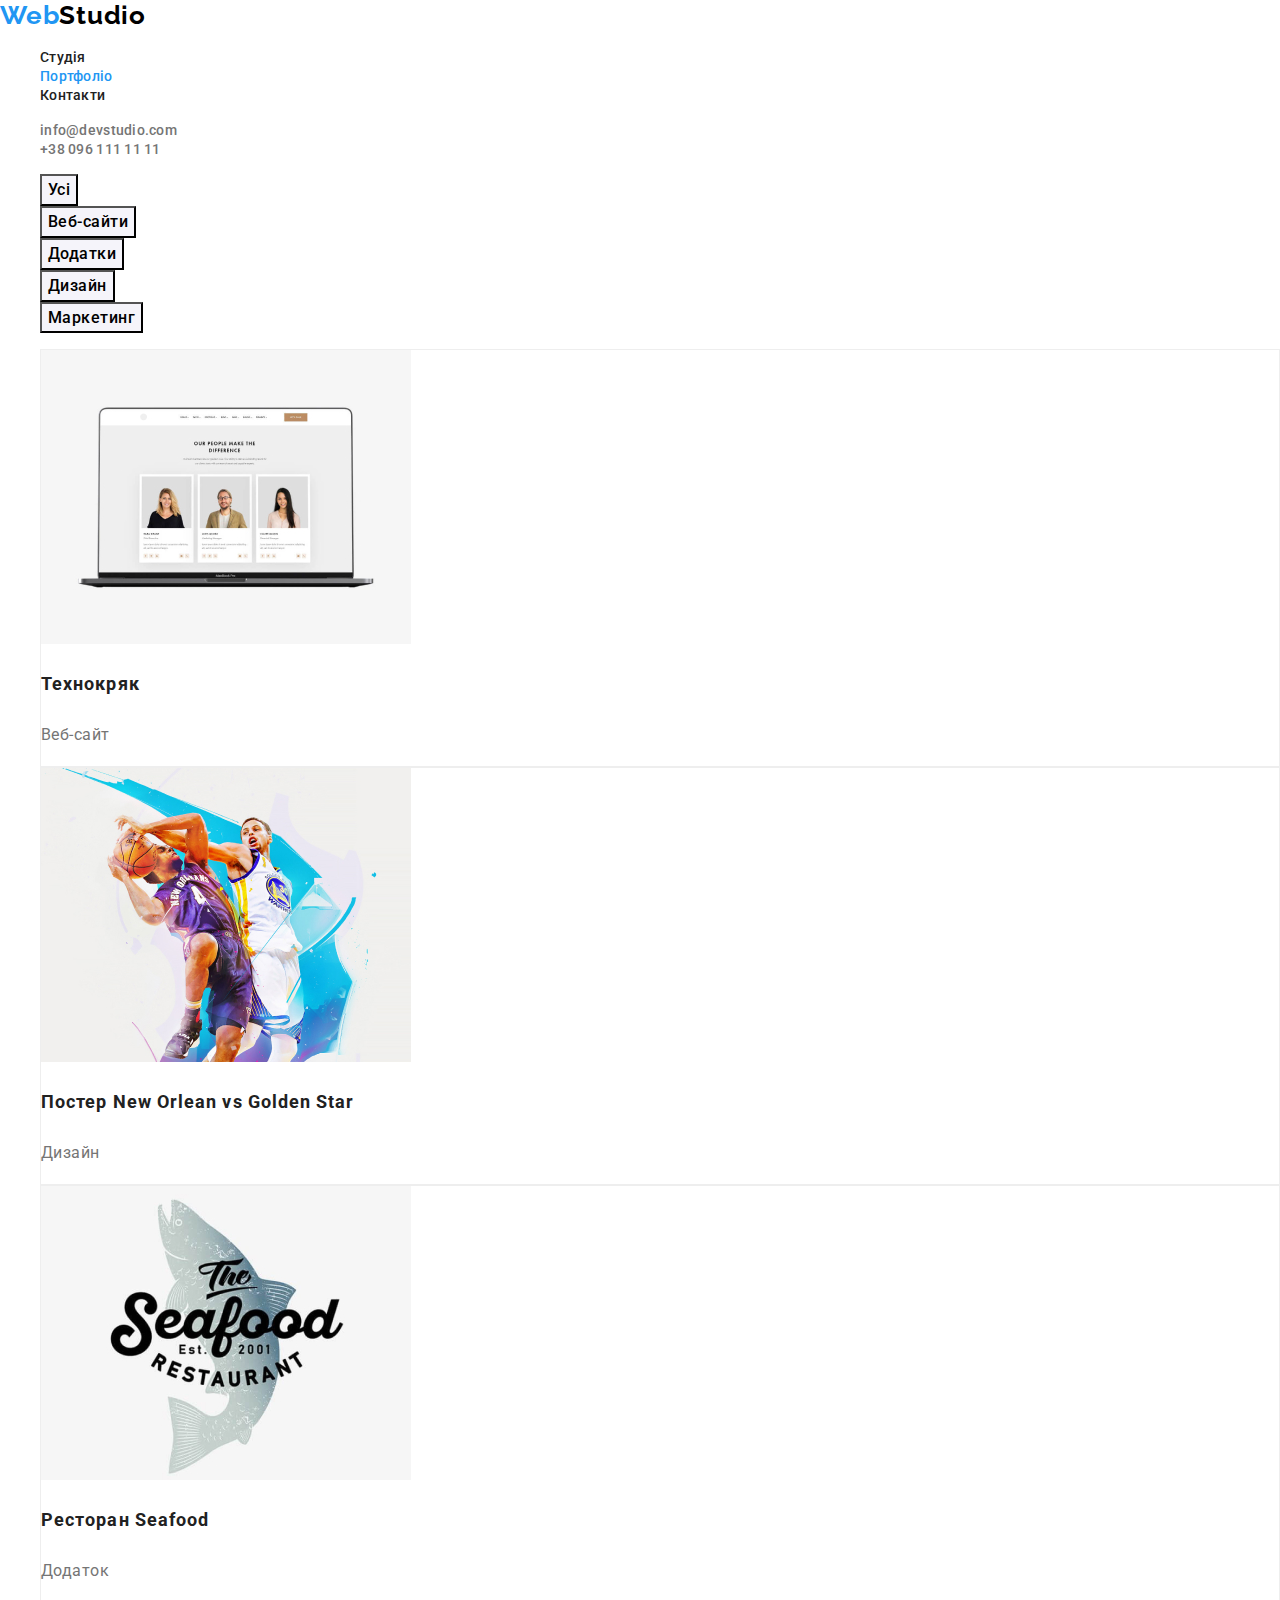
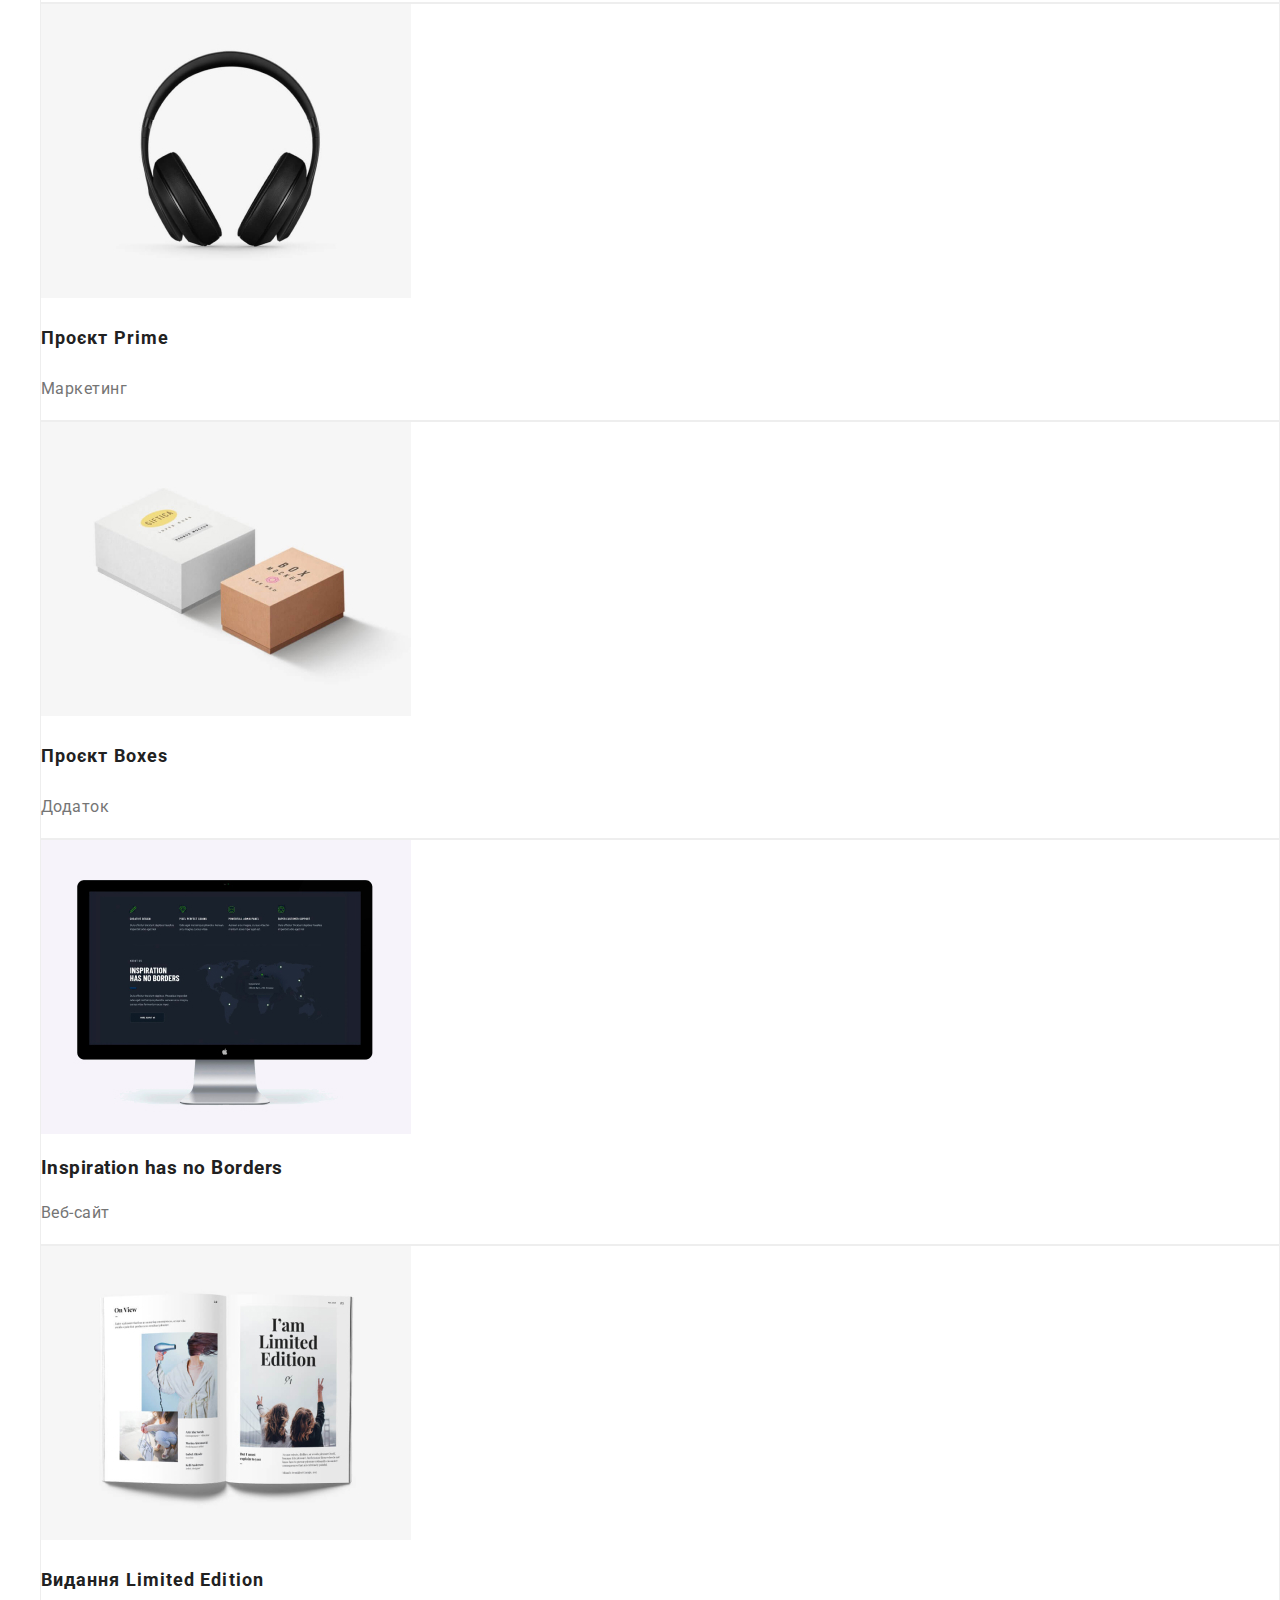
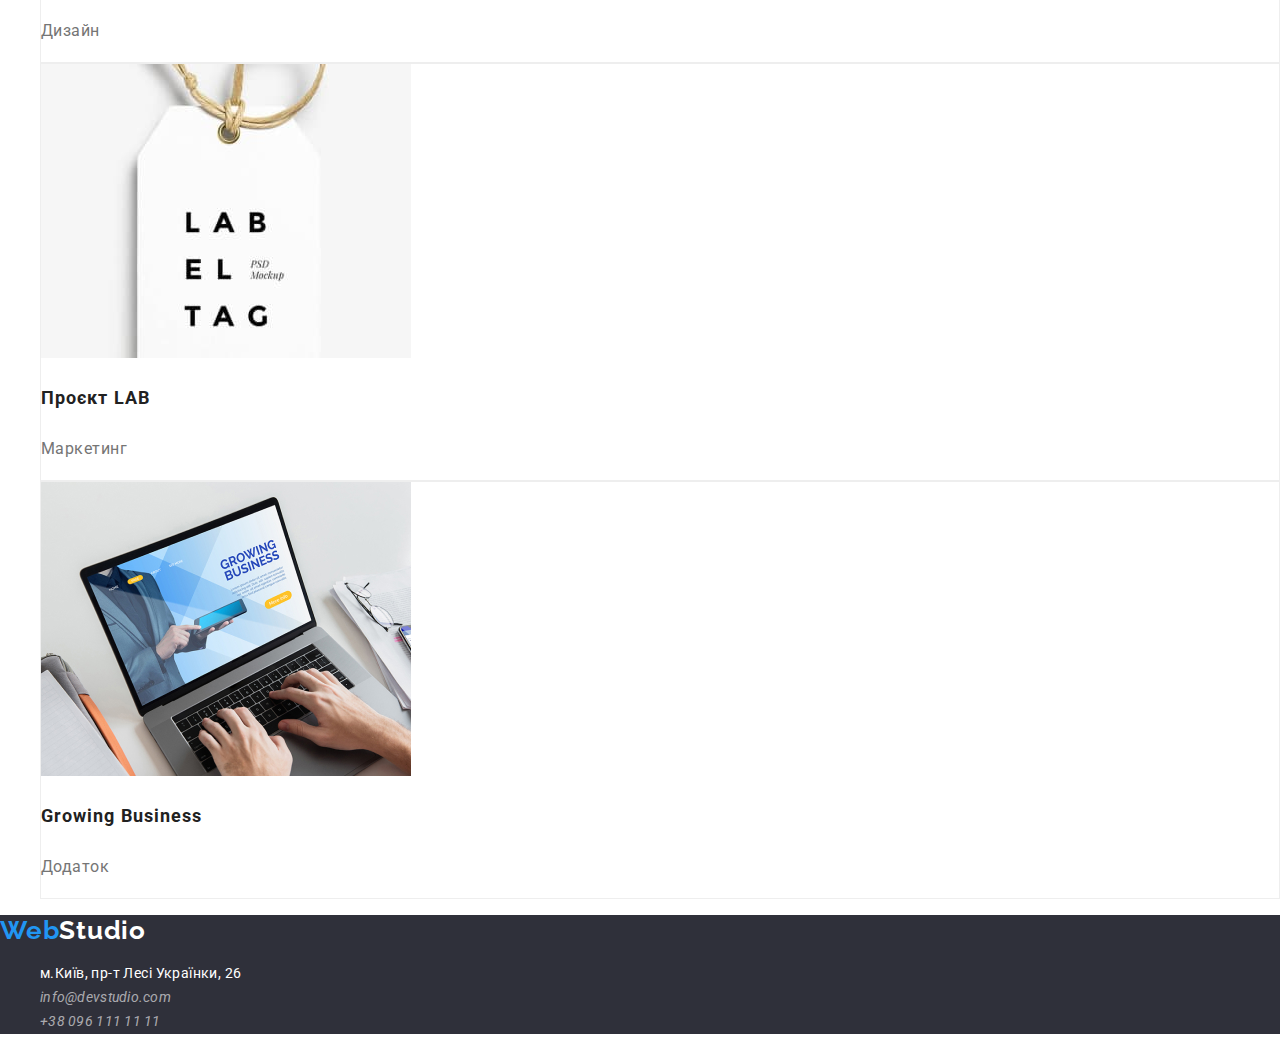
==== portfolio.html @ 3cb0ad1c "Clone" ====
<!DOCTYPE html>
<html lang="en">
  <head>
    <meta charset="UTF-8" />
    <meta http-equiv="X-UA-Compatible" content="IE=edge" />
    <meta name="viewport" content="width=device-width, initial-scale=1.0" />
    <title>Portfolio</title>
    <link rel="preconnect" href="https://fonts.googleapis.com" />
    <link rel="preconnect" href="https://fonts.gstatic.com" crossorigin />
    <link
      href="https://fonts.googleapis.com/css2?family=Raleway:wght@700&family=Roboto:wght@400;500;700;900&display=swap"
      rel="stylesheet"
    />
    <link rel="stylesheet" href="./css/styles.css" />
  </head>
  <body>
    <!-- upper head-->
    <header>
      <nav>
        <a class="link" href="./index.html" rel="nofollow noopener noreferrer"><span class="logo fpart">Web</span><span class="logo spart">Studio</span></a>
        <ul class="ul">
          <li><a class="link nav" href="./index.html">Студія</a></li>
          <li>
            <a
              class="link nav current"
              href="./portfolio.html"
              rel="nofollow noopener noreferrer"
              >Портфоліо</a
            >
          </li>
          <li>
            <a class="link nav" href="" rel="nofollow noopener noreferrer"
              >Контакти</a
            >
          </li>
        </ul>
      </nav>
      <ul class="ul">
        <li>
          <a class="link tel-mail" href="mailto:info@devstudio.com"
            >info@devstudio.com</a
          >
        </li>
        <li>
          <a class="link tel-mail" href="tel:+380961111111"
            >+38 096 111 11 11</a
          >
        </li>
      </ul>
    </header>
    <main>
      <section>
        <h1 class="title">Portfolio</h1>
        <ul class="ul">
          <li><button class="btn-second" type="button">Усі</button></li>
          <li><button class="btn-second" type="button">Веб-сайти</button></li>
          <li><button class="btn-second" type="button">Додатки</button></li>
          <li><button class="btn-second" type="button">Дизайн</button></li>
          <li><button class="btn-second" type="button">Маркетинг</button></li>
        </ul>
        <ul class="ul">
          <li class="li-items">
            <img src="./img/techno.jpg" alt="Technokrats" />
            <h3 class="item-title">Технокряк</h3>
            <p class="item-text">Веб-сайт</p>
          </li>
          <li class="li-items">
            <a href=""><img src="./img/poster.jpg" alt="Poster New Orlean vs Golden Star"/></a>
            <h3 class="item-title">Постер New Orlean vs Golden Star</h3>
            <p class="item-text">Дизайн</p>
          </li>
          <li class="li-items">
            <a href=""><img src="./img/seefood.jpg" alt="Seafood restaurant"/></a>
            <h3 class="item-title">Ресторан Seafood</h3>
            <p class="item-text">Додаток</p>
          </li>
          <li class="li-items">
            <a href=""><img src="./img/headphones.jpg" alt="Prime project"/></a>
            <h3 class="item-title">Проєкт Prime</h3>
            <p class="item-text">Маркетинг</p>
          </li>
          <li class="li-items">
            <a href=""><img src="./img/boxes.jpg" alt="Boxes project"/></a>
            <h3 class="item-title">Проєкт Boxes</h3>
            <p class="item-text">Додаток</p>
          </li>
          <li class="li-items">
            <a href=""><img src="./img/applepc.jpg" alt="Inspiration has no Borders" /></a>
            <h3>Inspiration has no Borders</h3>
            <p class="item-text">Веб-сайт</p>
          </li>
          <li class="li-items">
            <a href=""><img src="./img/book.jpg" alt="Edition Limited Edition"/></a>
            <h3 class="item-title">Видання Limited Edition</h3>
            <p class="item-text">Дизайн</p>
          </li>
          <li class="li-items">
            <a href=""><img src="./img/lab-one.jpg" alt="LAB project"/></a>
            <h3 class="item-title">Проєкт LAB</h3>
            <p class="item-text">Маркетинг</p>
          </li>
          <li class="li-items">
            <a href=""><img src="./img/notebook.jpg" alt="Growing Business"/></a>
            <h3 class="item-title">Growing Business</h3>
            <p class="item-text">Додаток</p>
          </li>
        </ul>
      </section>
    </main>
    <!-- footer nav -->
    <footer class="footer-page">
      <a class="link" href="./index.html" rel="nofollow noopener noreferrer"><span class="logo fpart">Web</span><span class="logo spart-two">Studio</span></a>
    <address>
            <ul class="ul">
              <li><a href="https://goo.gl/maps/7EX5AYGq3iekq83L7" class="link nav-adress" target="_blank"
                  rel="nofollow noopener noreferrer">м.Київ, пр-т Лесі Українки, 26</a>
              </li>
              <li>
                <a class="link nav footer-tel-mail" href="mailto:info@devstudio.com">info@devstudio.com</a>
              </li>
              <li>
                <a class="link nav footer-tel-mail" href="tel:+380961111111">+38 096 111 11 11</a>
              </li>
            </ul>
    </address>  
    </footer>
  </body>
</html>
---- css/styles.css ----
/*main page*/
:root {
  --main-font-color: #212121;
  --secondary-font-color: #2196f3;
  --secondary-font-family: "Raleway", sans-serif;
  --bg-color: #ffffff;
  --color-telmail: #757575;
}

body {
  margin: 0;
  font-family: "Roboto", sans-serif;
  color: var(--main-font-color);
  background-color: var(--bg-color);
  letter-spacing: 0.03em;
}
.ul {
  list-style: none;
}
.logo {
  font-family: "Raleway";
  font-weight: 700;
  font-size: 26px;
  line-height: 1.19;
  letter-spacing: 0.03em;
}
.fpart {
  color: var(--secondary-font-color);
}
.spart {
  color: #000000;
}
.link {
  text-decoration: none;
}

.nav {
  font-weight: 500;
  font-size: 14px;
  line-height: 1.14;
  letter-spacing: 0.02em;
  color: var(--main-font-color);
}
.nav:hover,
.nav:focus {
  color: var(--secondary-font-color);
}
.current{
  color: var(--secondary-font-color);
}
.tel-mail {
  font-weight: 500;
  font-size: 14px;
  line-height: 1.14;
  letter-spacing: 0.02em;
  color: var(--color-telmail);
}
.tel-mail:hover,
.tel-mail:focus {
  color: var(--secondary-font-color);
}
.head-section {
  background-color: #2f303a;
}
.head-title {
  font-weight: 900;
  font-size: 44px;
  line-height: 1.36;
  text-align: center;
  letter-spacing: 0.06em;
  text-transform: uppercase;
  color: var(--bg-color);
}
.btn {
  font-family: inherit;
  font-weight: 700;
  font-size: 16px;
  line-height: 1.87;
  display: flex;
  align-items: center;
  text-align: center;
  letter-spacing: 0.06em;
  color: var(--bg-color);
  background: var(--secondary-font-color);
  box-shadow: 0px 4px 4px rgba(0, 0, 0, 0.15);
  border-radius: 4px;
  cursor: pointer;
}
.btn:hover,
.btn:focus,
.btn:active {
  background-color: #188ce8;
}
.visually-hidden {
  position: absolute;
  width: 1px;
  height: 1px;
  margin: -1px;
  border: 0;
  padding: 0;
  white-space: nowrap;
  clip-path: inset(100%);
  clip: rect(0 0 0 0);
  overflow: hidden;
}
.feat-section,
.wwd {
  background-color: var(--bg-color);
}
.feat-title {
  font-weight: 700;
  font-size: 14px;
  line-height: 1.14;
  letter-spacing: 0.03em;
  text-transform: uppercase;
  color: var(--main-font-color);
}
.feat-text {
  font-weight: 400;
  font-size: 14px;
  line-height: 1.71;
  letter-spacing: 0.03em;
  color: var(--color-telmail);
}
.wwd-title {
  font-weight: 700;
  font-size: 36px;
  line-height: 1.16;
  text-align: center;
  letter-spacing: 0.03em;
  color: var(--main-font-color);
}
.team-section {
  background-color: #f5f4fa;
}
.team-title {
  font-weight: 700;
  font-size: 36px;
  line-height: 1.16;
  text-align: center;
  letter-spacing: 0.03em;
  color: var(--main-font-color);
}
.our-team {
  background-color: var(--bg-color);
  box-shadow: 0px 1px 3px rgba(0, 0, 0, 0.12), 0px 1px 1px rgba(0, 0, 0, 0.14),
    0px 2px 1px rgba(0, 0, 0, 0.2);
  border-radius: 0px 0px 4px 4px;
}
.name-team {
  font-weight: 500;
  font-size: 16px;
  line-height: 1.18;
  text-align: center;
  letter-spacing: 0.03em;
  color: var(--main-font-color);
}
.post-team {
  font-weight: 400;
  font-size: 16px;
  line-height: 1.18;
  text-align: center;
  letter-spacing: 0.03em;
  color: var(--color-telmail);
}
.footer-page {
  background-color: #2f303a;
}
.nav-adress {
  font-family: inherit;
  font-style: normal;
  font-weight: 400;
  font-size: 14px;
  line-height: 1.71;
  letter-spacing: 0.03em;
  color: var(--bg-color);
}
.nav-adress:hover,
.nav-adress:focus {
  color: var(--secondary-font-color);
}
.footer-tel-mail {
  font-weight: 400;
  font-size: 14px;
  line-height: 1.71;
  color: rgba(255, 255, 255, 0.6);
}
.spart-two {
  color: #ffffff;
}
/* portfolio */
.title{
    position: absolute;
    width: 1px;
    height: 1px;
    margin: -1px;
    border: 0;
    padding: 0;
    white-space: nowrap;
    clip-path: inset(100%);
    clip: rect(0 0 0 0);
    overflow: hidden;
}
.btn-second {
  font-family: inherit;
  font-weight: 500;
  font-size: 16px;
  line-height: 1.62;
  text-align: center;
  letter-spacing: 0.03em;
  background-color: #f5f4fa;
  cursor: pointer;
}
.btn-second:hover,
.btn-second:focus,
.btn-second:active {
  background-color: var(--secondary-font-color);
  color: var(--bg-color);
}
.li-items {
  background: #ffffff;
  border: 1px solid #eeeeee;
}
.item-title {
  font-weight: 700;
  font-size: 18px;
  line-height: 2;
  letter-spacing: 0.06em;
  color: var(--main-font-color);
}
.item-text {
  font-weight: 400;
  font-size: 16px;
  line-height: 30px;
  letter-spacing: 0.03em;
  color: #757575;
}
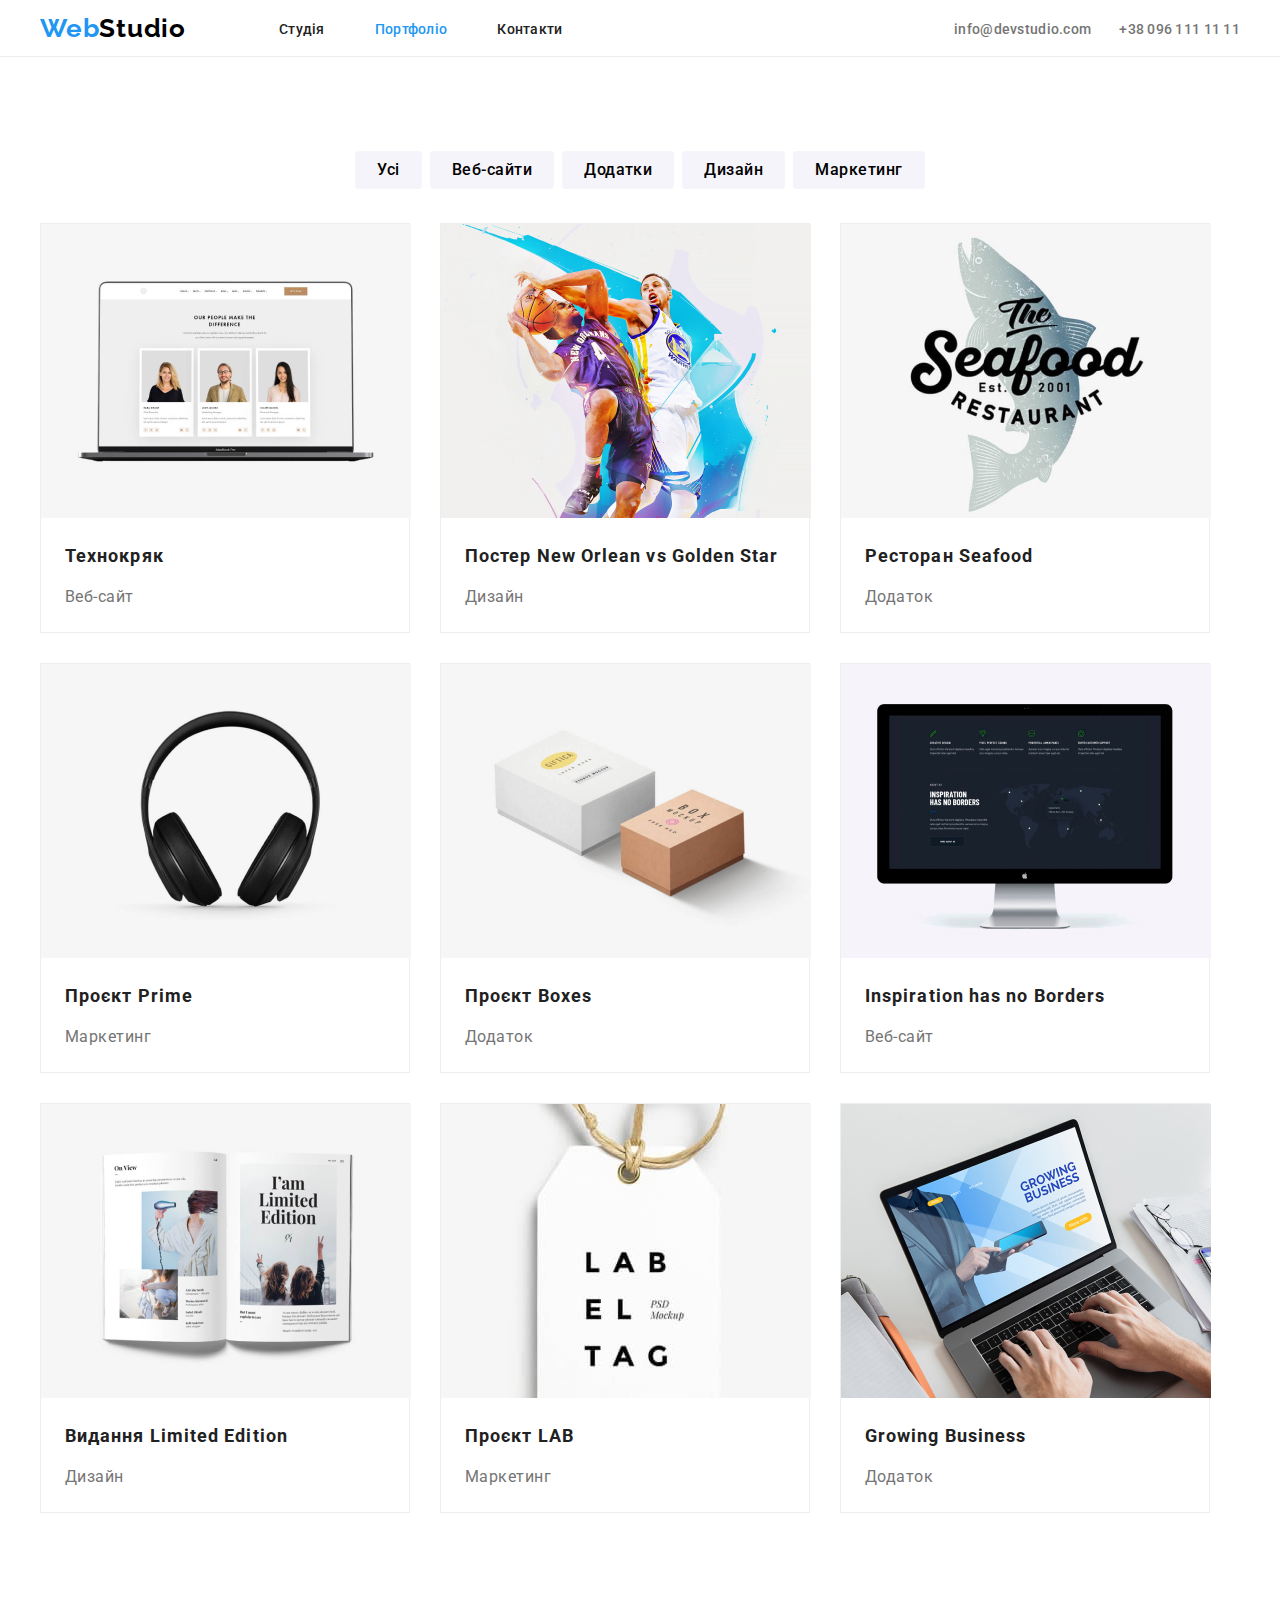
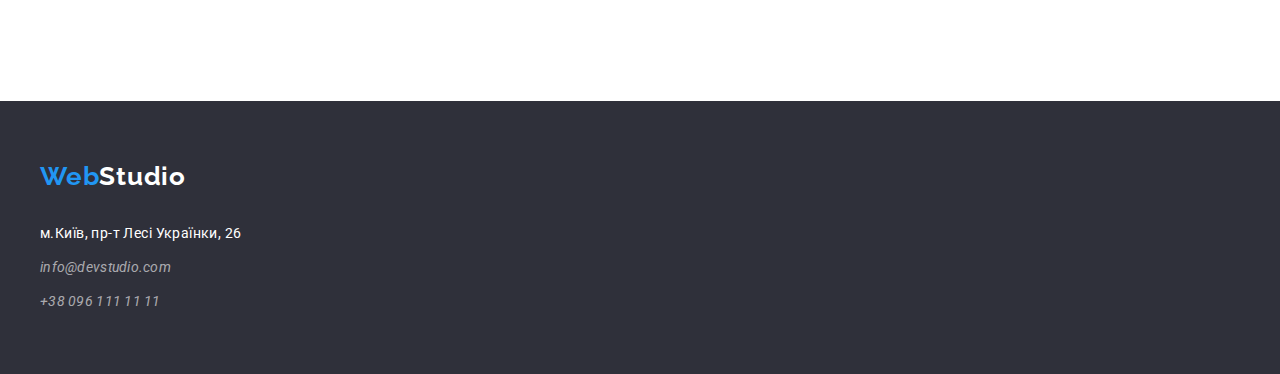
==== commit cb058404: "Alpha build" ====
--- a/portfolio.html
+++ b/portfolio.html
@@ -11,118 +11,117 @@
       href="https://fonts.googleapis.com/css2?family=Raleway:wght@700&family=Roboto:wght@400;500;700;900&display=swap"
       rel="stylesheet"
     />
+    <link rel="stylesheet" href="https://cdnjs.cloudflare.com/ajax/libs/modern-normalize/1.1.0/modern-normalize.min.css"
+    integrity="sha512-wpPYUAdjBVSE4KJnH1VR1HeZfpl1ub8YT/NKx4PuQ5NmX2tKuGu6U/JRp5y+Y8XG2tV+wKQpNHVUX03MfMFn9Q=="
+    crossorigin="anonymous" referrerpolicy="no-referrer" />
     <link rel="stylesheet" href="./css/styles.css" />
   </head>
   <body>
     <!-- upper head-->
-    <header>
-      <nav>
-        <a class="link" href="./index.html" rel="nofollow noopener noreferrer"><span class="logo fpart">Web</span><span class="logo spart">Studio</span></a>
-        <ul class="ul">
-          <li><a class="link nav" href="./index.html">Студія</a></li>
+    <header class="header-portfolio">
+      <div class="header-container container">
+        <nav class="header-nav">
+          <a class="link" href="./index.html" rel="nofollow noopener noreferrer"><span class="logo fpart">Web</span><span
+              class="logo spart">Studio</span></a>
+          <ul class="ul list-nav">
+            <li><a class="link nav" href="./index.html">Студія</a></li>
+            <li>
+              <a class="link nav current" href="./portfolio.html" rel="nofollow noopener noreferrer">Портфоліо</a>
+            </li>
+            <li>
+              <a class="link nav" href="" rel="nofollow noopener noreferrer">Контакти</a>
+            </li>
+          </ul>
+        </nav>
+        <ul class="ul tel-list">
           <li>
-            <a
-              class="link nav current"
-              href="./portfolio.html"
-              rel="nofollow noopener noreferrer"
-              >Портфоліо</a
-            >
+            <a class="link tel-mail" href="mailto:info@devstudio.com">info@devstudio.com</a>
           </li>
           <li>
-            <a class="link nav" href="" rel="nofollow noopener noreferrer"
-              >Контакти</a
-            >
+            <a class="link tel-mail" href="tel:+380961111111">+38 096 111 11 11</a>
           </li>
         </ul>
-      </nav>
-      <ul class="ul">
-        <li>
-          <a class="link tel-mail" href="mailto:info@devstudio.com"
-            >info@devstudio.com</a
-          >
-        </li>
-        <li>
-          <a class="link tel-mail" href="tel:+380961111111"
-            >+38 096 111 11 11</a
-          >
-        </li>
-      </ul>
+      </div>
     </header>
     <main>
-      <section>
-        <h1 class="title">Portfolio</h1>
-        <ul class="ul">
+      <h1 class="title">Portfolio</h1>
+      <section class="portfolio">
+        <div class="container">
+          <ul class="ul portfolio-nav">
           <li><button class="btn-second" type="button">Усі</button></li>
           <li><button class="btn-second" type="button">Веб-сайти</button></li>
           <li><button class="btn-second" type="button">Додатки</button></li>
           <li><button class="btn-second" type="button">Дизайн</button></li>
           <li><button class="btn-second" type="button">Маркетинг</button></li>
         </ul>
-        <ul class="ul">
+        <ul class="ul portfolio-items">
           <li class="li-items">
             <img src="./img/techno.jpg" alt="Technokrats" />
             <h3 class="item-title">Технокряк</h3>
             <p class="item-text">Веб-сайт</p>
           </li>
           <li class="li-items">
-            <a href=""><img src="./img/poster.jpg" alt="Poster New Orlean vs Golden Star"/></a>
+            <a href=""><img src="./img/poster.jpg" alt="Poster New Orlean vs Golden Star" /></a>
             <h3 class="item-title">Постер New Orlean vs Golden Star</h3>
             <p class="item-text">Дизайн</p>
           </li>
           <li class="li-items">
-            <a href=""><img src="./img/seefood.jpg" alt="Seafood restaurant"/></a>
+            <a href=""><img src="./img/seefood.jpg" alt="Seafood restaurant" /></a>
             <h3 class="item-title">Ресторан Seafood</h3>
             <p class="item-text">Додаток</p>
           </li>
           <li class="li-items">
-            <a href=""><img src="./img/headphones.jpg" alt="Prime project"/></a>
+            <a href=""><img src="./img/headphones.jpg" alt="Prime project" /></a>
             <h3 class="item-title">Проєкт Prime</h3>
             <p class="item-text">Маркетинг</p>
           </li>
           <li class="li-items">
-            <a href=""><img src="./img/boxes.jpg" alt="Boxes project"/></a>
+            <a href=""><img src="./img/boxes.jpg" alt="Boxes project" /></a>
             <h3 class="item-title">Проєкт Boxes</h3>
             <p class="item-text">Додаток</p>
           </li>
           <li class="li-items">
             <a href=""><img src="./img/applepc.jpg" alt="Inspiration has no Borders" /></a>
-            <h3>Inspiration has no Borders</h3>
+            <h3 class="item-title">Inspiration has no Borders</h3>
             <p class="item-text">Веб-сайт</p>
           </li>
           <li class="li-items">
-            <a href=""><img src="./img/book.jpg" alt="Edition Limited Edition"/></a>
+            <a href=""><img src="./img/book.jpg" alt="Edition Limited Edition" /></a>
             <h3 class="item-title">Видання Limited Edition</h3>
             <p class="item-text">Дизайн</p>
           </li>
           <li class="li-items">
-            <a href=""><img src="./img/lab-one.jpg" alt="LAB project"/></a>
+            <a href=""><img src="./img/lab-one.jpg" alt="LAB project" /></a>
             <h3 class="item-title">Проєкт LAB</h3>
             <p class="item-text">Маркетинг</p>
           </li>
           <li class="li-items">
-            <a href=""><img src="./img/notebook.jpg" alt="Growing Business"/></a>
+            <a href=""><img src="./img/notebook.jpg" alt="Growing Business" /></a>
             <h3 class="item-title">Growing Business</h3>
             <p class="item-text">Додаток</p>
           </li>
-        </ul>
+        </ul></div>
       </section>
     </main>
     <!-- footer nav -->
     <footer class="footer-page">
-      <a class="link" href="./index.html" rel="nofollow noopener noreferrer"><span class="logo fpart">Web</span><span class="logo spart-two">Studio</span></a>
-    <address>
-            <ul class="ul">
-              <li><a href="https://goo.gl/maps/7EX5AYGq3iekq83L7" class="link nav-adress" target="_blank"
-                  rel="nofollow noopener noreferrer">м.Київ, пр-т Лесі Українки, 26</a>
-              </li>
-              <li>
-                <a class="link nav footer-tel-mail" href="mailto:info@devstudio.com">info@devstudio.com</a>
-              </li>
-              <li>
-                <a class="link nav footer-tel-mail" href="tel:+380961111111">+38 096 111 11 11</a>
-              </li>
-            </ul>
-    </address>  
+      <div class="container">
+        <a class="link footer-logo" href="./index.html" rel="nofollow noopener noreferrer"><span
+            class="logo fpart">Web</span><span class="logo spart-two">Studio</span></a>
+        <address>
+          <ul class="ul footer-nav">
+            <li class="footer-item"><a href="https://goo.gl/maps/7EX5AYGq3iekq83L7" class="link nav-adress" target="_blank"
+                rel="nofollow noopener noreferrer">м.Київ, пр-т Лесі Українки, 26</a>
+            </li>
+            <li class="footer-item">
+              <a class="link nav footer-tel-mail" href="mailto:info@devstudio.com">info@devstudio.com</a>
+            </li>
+            <li class="footer-item">
+              <a class="link nav footer-tel-mail" href="tel:+380961111111">+38 096 111 11 11</a>
+            </li>
+          </ul>
+        </address>
+      </div>
     </footer>
   </body>
 </html>
--- a/css/styles.css
+++ b/css/styles.css
@@ -1,4 +1,4 @@
-/*main page*/
+/*main css start*/
 :root {
   --main-font-color: #212121;
   --secondary-font-color: #2196f3;
@@ -6,7 +6,10 @@
   --bg-color: #ffffff;
   --color-telmail: #757575;
 }
-
+h1, h2, h3, p, ul, li{
+  margin: 0;
+  padding: 0;
+}
 body {
   margin: 0;
   font-family: "Roboto", sans-serif;
@@ -14,9 +17,43 @@
   background-color: var(--bg-color);
   letter-spacing: 0.03em;
 }
+img{
+  display: block;
+}
+.container {
+  padding: 0 15px;
+  width: 1200px;
+  margin: auto;
+  /* display: flex; */
+}
 .ul {
   list-style: none;
 }
+/* main css end */
+
+/* header start */
+.header-portfolio{
+  border-bottom: 1px solid #ECECEC;
+}
+.header-container{
+  height: 56px;
+  display: flex;
+  align-items: center;
+  justify-content: space-between;
+}
+.header-nav{
+  display: flex;
+  align-items: center;
+}
+.list-nav{
+  display: flex;
+  margin-left: 93px;
+  gap: 50px;
+}
+.tel-list{
+  display: flex;
+
+}
 .logo {
   font-family: "Raleway";
   font-weight: 700;
@@ -33,7 +70,6 @@
 .link {
   text-decoration: none;
 }
-
 .nav {
   font-weight: 500;
   font-size: 14px;
@@ -49,6 +85,7 @@
   color: var(--secondary-font-color);
 }
 .tel-mail {
+  margin-left: 28px;
   font-weight: 500;
   font-size: 14px;
   line-height: 1.14;
@@ -59,10 +96,17 @@
 .tel-mail:focus {
   color: var(--secondary-font-color);
 }
+/* header end */
+
+/* main start */
 .head-section {
+  height: 600px;
+  padding: 200px 0;
   background-color: #2f303a;
 }
 .head-title {
+  margin-bottom: 45px;
+  text-align: center;
   font-weight: 900;
   font-size: 44px;
   line-height: 1.36;
@@ -72,6 +116,10 @@
   color: var(--bg-color);
 }
 .btn {
+  min-width: 216px;
+  min-height: 50px;
+  padding: 10px 32px;
+  border: 0;
   font-family: inherit;
   font-weight: 700;
   font-size: 16px;
@@ -91,6 +139,10 @@
 .btn:active {
   background-color: #188ce8;
 }
+.btn-header{
+  text-align: center;
+  margin: auto;
+}
 .visually-hidden {
   position: absolute;
   width: 1px;
@@ -107,6 +159,19 @@
 .wwd {
   background-color: var(--bg-color);
 }
+.feat-section{
+  padding-top: 94px;
+}
+.feat-container{
+  height: 98px;
+}
+.feat-ul{
+  display: flex;
+  gap:30px
+}
+.feat-item{
+  flex-basis: calc((100% - 90px) / 4);
+}
 .feat-title {
   font-weight: 700;
   font-size: 14px;
@@ -122,7 +187,12 @@
   letter-spacing: 0.03em;
   color: var(--color-telmail);
 }
+.wwd{
+  padding: 94px 0;
+}
 .wwd-title {
+  text-align: center;
+  margin-bottom: 50px;
   font-weight: 700;
   font-size: 36px;
   line-height: 1.16;
@@ -130,16 +200,26 @@
   letter-spacing: 0.03em;
   color: var(--main-font-color);
 }
+.wwd-container{
+  display: flex;
+  gap:30px
+}
 .team-section {
   background-color: #f5f4fa;
+  padding: 94px 0;
 }
 .team-title {
+  margin-bottom: 50px;
   font-weight: 700;
   font-size: 36px;
   line-height: 1.16;
   text-align: center;
   letter-spacing: 0.03em;
   color: var(--main-font-color);
+}
+.team-container{
+  display: flex;
+  gap: 30px;
 }
 .our-team {
   background-color: var(--bg-color);
@@ -148,6 +228,8 @@
   border-radius: 0px 0px 4px 4px;
 }
 .name-team {
+  padding-top: 30px;
+  padding-bottom: 10px;
   font-weight: 500;
   font-size: 16px;
   line-height: 1.18;
@@ -156,6 +238,7 @@
   color: var(--main-font-color);
 }
 .post-team {
+  padding-bottom: 30px;
   font-weight: 400;
   font-size: 16px;
   line-height: 1.18;
@@ -163,11 +246,25 @@
   letter-spacing: 0.03em;
   color: var(--color-telmail);
 }
+/* main end */
+
+/* footer start */
 .footer-page {
+  padding-top: 60px;
+  padding-bottom: 60px;
   background-color: #2f303a;
 }
+/* .footer-logo{
+  margin-bottom: 30px;
+} */
+.footer-nav{
+  margin-top: 30px;
+}
+.footer-item{
+  margin-top: 10px;
+  font-family: inherit;
+}
 .nav-adress {
-  font-family: inherit;
   font-style: normal;
   font-weight: 400;
   font-size: 14px;
@@ -188,20 +285,26 @@
 .spart-two {
   color: #ffffff;
 }
+/* footer end */
+
 /* portfolio */
 .title{
-    position: absolute;
-    width: 1px;
-    height: 1px;
-    margin: -1px;
-    border: 0;
-    padding: 0;
-    white-space: nowrap;
-    clip-path: inset(100%);
-    clip: rect(0 0 0 0);
-    overflow: hidden;
+  position: absolute;
+  width: 1px;
+  height: 1px;
+  margin: -1px;
+  border: 0;
+  padding: 0;
+  white-space: nowrap;
+  clip-path: inset(100%);
+  clip: rect(0 0 0 0);
+  overflow: hidden;
 }
 .btn-second {
+  padding: 6px 22px;
+  border: 0;
+  border-radius: 4px;
+  border: 0;
   font-family: inherit;
   font-weight: 500;
   font-size: 16px;
@@ -220,8 +323,12 @@
 .li-items {
   background: #ffffff;
   border: 1px solid #eeeeee;
+  width: 368px;
 }
 .item-title {
+  padding-top: 20px;
+  padding-bottom: 8px;
+  padding-left: 24px;
   font-weight: 700;
   font-size: 18px;
   line-height: 2;
@@ -229,9 +336,26 @@
   color: var(--main-font-color);
 }
 .item-text {
+  padding-bottom: 20px;
+  padding-left: 24px;
   font-weight: 400;
   font-size: 16px;
   line-height: 30px;
   letter-spacing: 0.03em;
   color: #757575;
 }
+.portfolio{
+  padding: 94px 0;
+}
+.portfolio-nav{
+  display: flex;
+  justify-content: center;
+  gap: 8px;
+}
+.portfolio-items{
+  display: flex;
+  padding-bottom: 94px;
+  padding-top: 34px;
+  gap:30px;
+  flex-wrap: wrap;
+}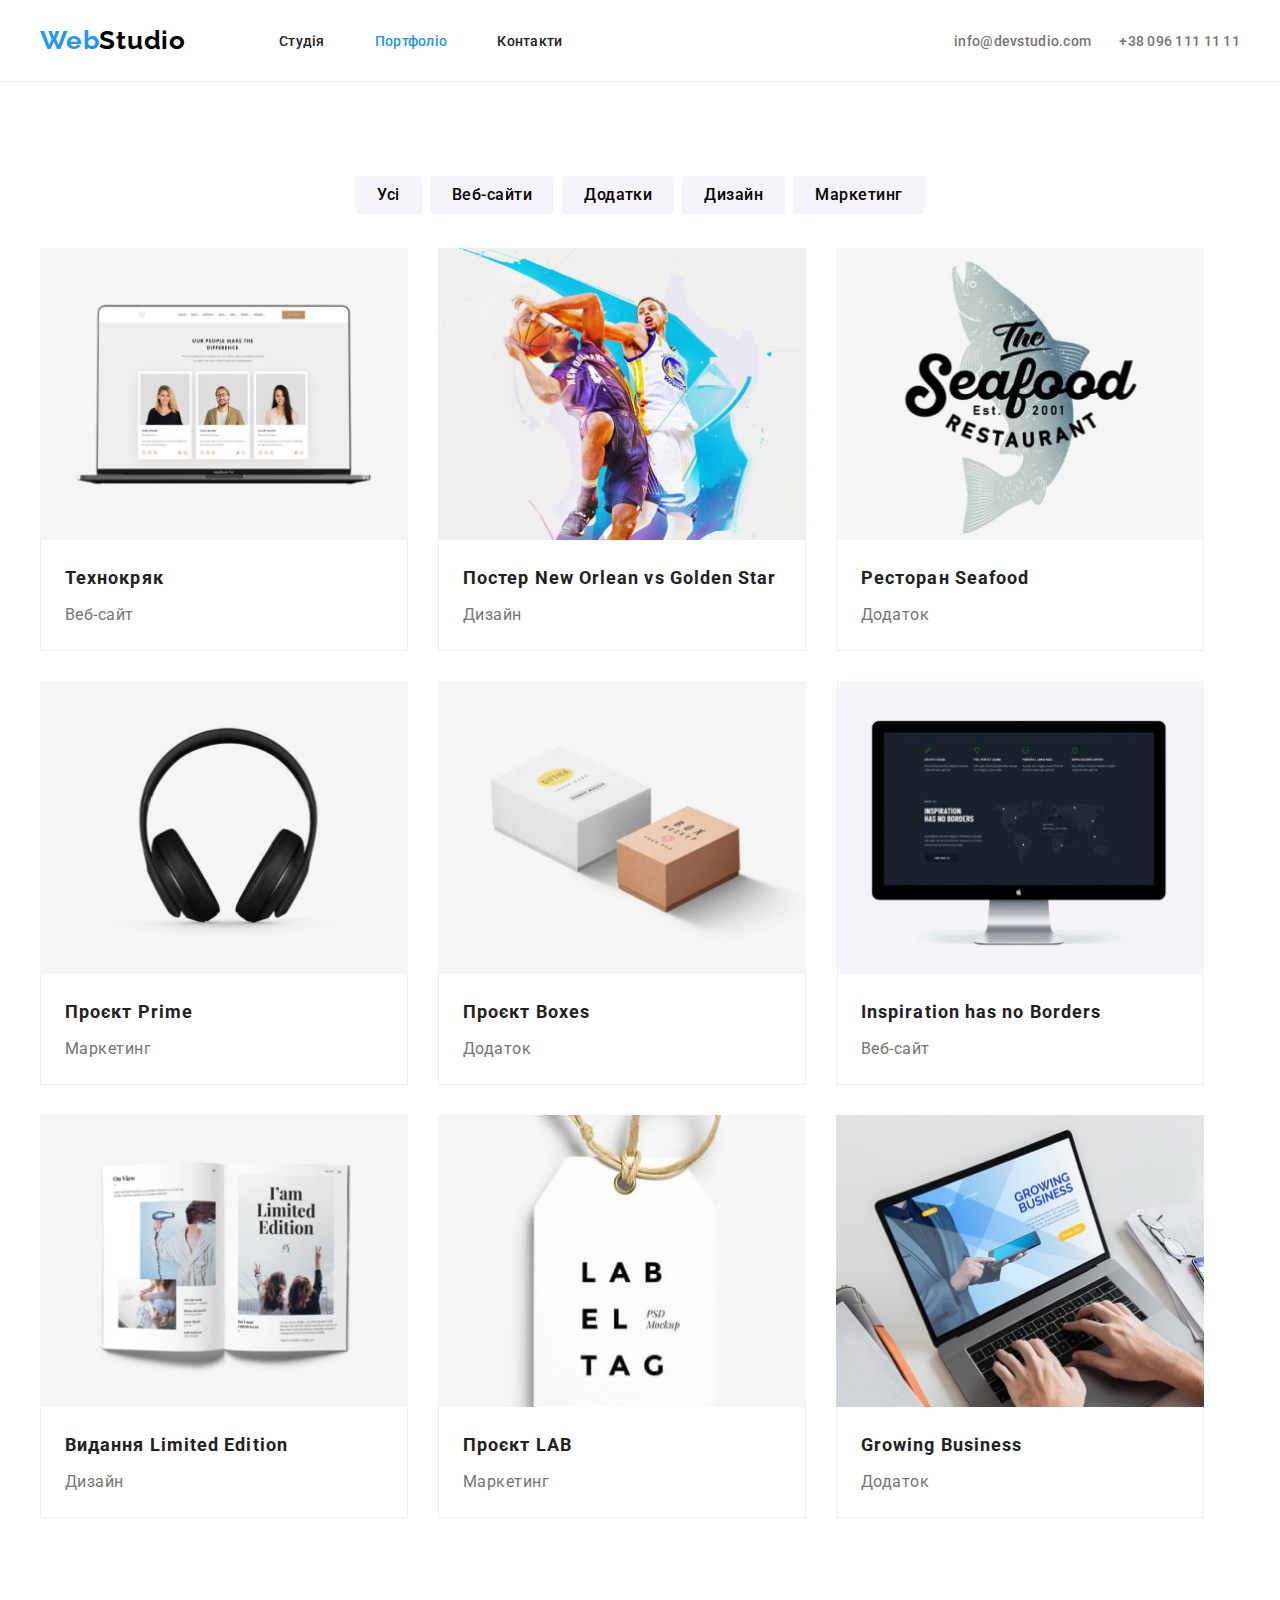
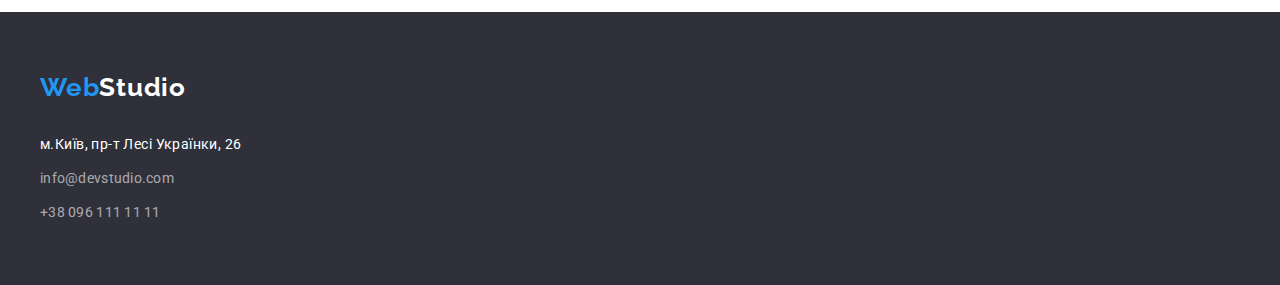
==== commit 9072c786: "Beta build" ====
--- a/portfolio.html
+++ b/portfolio.html
@@ -1,53 +1,54 @@
 <!DOCTYPE html>
 <html lang="en">
-  <head>
-    <meta charset="UTF-8" />
-    <meta http-equiv="X-UA-Compatible" content="IE=edge" />
-    <meta name="viewport" content="width=device-width, initial-scale=1.0" />
-    <title>Portfolio</title>
-    <link rel="preconnect" href="https://fonts.googleapis.com" />
-    <link rel="preconnect" href="https://fonts.gstatic.com" crossorigin />
-    <link
-      href="https://fonts.googleapis.com/css2?family=Raleway:wght@700&family=Roboto:wght@400;500;700;900&display=swap"
-      rel="stylesheet"
-    />
-    <link rel="stylesheet" href="https://cdnjs.cloudflare.com/ajax/libs/modern-normalize/1.1.0/modern-normalize.min.css"
+
+<head>
+  <meta charset="UTF-8" />
+  <meta http-equiv="X-UA-Compatible" content="IE=edge" />
+  <meta name="viewport" content="width=device-width, initial-scale=1.0" />
+  <title>Portfolio</title>
+  <link rel="preconnect" href="https://fonts.googleapis.com" />
+  <link rel="preconnect" href="https://fonts.gstatic.com" crossorigin />
+  <link href="https://fonts.googleapis.com/css2?family=Raleway:wght@700&family=Roboto:wght@400;500;700;900&display=swap"
+    rel="stylesheet" />
+  <link rel="stylesheet" href="https://cdnjs.cloudflare.com/ajax/libs/modern-normalize/1.1.0/modern-normalize.min.css"
     integrity="sha512-wpPYUAdjBVSE4KJnH1VR1HeZfpl1ub8YT/NKx4PuQ5NmX2tKuGu6U/JRp5y+Y8XG2tV+wKQpNHVUX03MfMFn9Q=="
     crossorigin="anonymous" referrerpolicy="no-referrer" />
-    <link rel="stylesheet" href="./css/styles.css" />
-  </head>
-  <body>
-    <!-- upper head-->
-    <header class="header-portfolio">
-      <div class="header-container container">
-        <nav class="header-nav">
-          <a class="link" href="./index.html" rel="nofollow noopener noreferrer"><span class="logo fpart">Web</span><span
-              class="logo spart">Studio</span></a>
-          <ul class="ul list-nav">
-            <li><a class="link nav" href="./index.html">Студія</a></li>
-            <li>
-              <a class="link nav current" href="./portfolio.html" rel="nofollow noopener noreferrer">Портфоліо</a>
-            </li>
-            <li>
-              <a class="link nav" href="" rel="nofollow noopener noreferrer">Контакти</a>
-            </li>
-          </ul>
-        </nav>
-        <ul class="ul tel-list">
+  <link rel="stylesheet" href="./css/styles.css" />
+</head>
+
+<body>
+  <!-- upper head-->
+  <header class="header-portfolio">
+    <div class="header-container container">
+      <nav class="header-nav">
+        <a class="link list-logo" href="./index.html" rel="nofollow noopener noreferrer"><span
+            class="logo fpart">Web</span><span class="logo spart">Studio</span></a>
+        <ul class="ul list-nav">
+          <li><a class="link nav list-link" href="./index.html">Студія</a></li>
           <li>
-            <a class="link tel-mail" href="mailto:info@devstudio.com">info@devstudio.com</a>
+            <a class="link nav current list-link" href="./portfolio.html"
+              rel="nofollow noopener noreferrer">Портфоліо</a>
           </li>
           <li>
-            <a class="link tel-mail" href="tel:+380961111111">+38 096 111 11 11</a>
+            <a class="link nav list-link" href="" rel="nofollow noopener noreferrer">Контакти</a>
           </li>
         </ul>
-      </div>
-    </header>
-    <main>
-      <h1 class="title">Portfolio</h1>
-      <section class="portfolio">
-        <div class="container">
-          <ul class="ul portfolio-nav">
+      </nav>
+      <ul class="ul tel-list">
+        <li>
+          <a class="link tel-mail" href="mailto:info@devstudio.com">info@devstudio.com</a>
+        </li>
+        <li>
+          <a class="link tel-mail" href="tel:+380961111111">+38 096 111 11 11</a>
+        </li>
+      </ul>
+    </div>
+  </header>
+  <main>
+    <h1 class="title">Portfolio</h1>
+    <section class="portfolio">
+      <div class="container">
+        <ul class="ul portfolio-nav">
           <li><button class="btn-second" type="button">Усі</button></li>
           <li><button class="btn-second" type="button">Веб-сайти</button></li>
           <li><button class="btn-second" type="button">Додатки</button></li>
@@ -57,71 +58,91 @@
         <ul class="ul portfolio-items">
           <li class="li-items">
             <img src="./img/techno.jpg" alt="Technokrats" />
-            <h3 class="item-title">Технокряк</h3>
-            <p class="item-text">Веб-сайт</p>
+            <div class="portfolio-content">
+              <h3 class="item-title">Технокряк</h3>
+              <p class="item-text">Веб-сайт</p>
+            </div>
           </li>
           <li class="li-items">
             <a href=""><img src="./img/poster.jpg" alt="Poster New Orlean vs Golden Star" /></a>
-            <h3 class="item-title">Постер New Orlean vs Golden Star</h3>
-            <p class="item-text">Дизайн</p>
+            <div class="portfolio-content">
+              <h3 class="item-title">Постер New Orlean vs Golden Star</h3>
+              <p class="item-text">Дизайн</p>
+            </div>
           </li>
           <li class="li-items">
             <a href=""><img src="./img/seefood.jpg" alt="Seafood restaurant" /></a>
-            <h3 class="item-title">Ресторан Seafood</h3>
-            <p class="item-text">Додаток</p>
+            <div class="portfolio-content">
+              <h3 class="item-title">Ресторан Seafood</h3>
+              <p class="item-text">Додаток</p>
+            </div>
           </li>
           <li class="li-items">
             <a href=""><img src="./img/headphones.jpg" alt="Prime project" /></a>
-            <h3 class="item-title">Проєкт Prime</h3>
-            <p class="item-text">Маркетинг</p>
+            <div class="portfolio-content">
+              <h3 class="item-title">Проєкт Prime</h3>
+              <p class="item-text">Маркетинг</p>
+            </div>
           </li>
           <li class="li-items">
             <a href=""><img src="./img/boxes.jpg" alt="Boxes project" /></a>
-            <h3 class="item-title">Проєкт Boxes</h3>
-            <p class="item-text">Додаток</p>
+            <div class="portfolio-content">
+              <h3 class="item-title">Проєкт Boxes</h3>
+              <p class="item-text">Додаток</p>
+            </div>
           </li>
           <li class="li-items">
             <a href=""><img src="./img/applepc.jpg" alt="Inspiration has no Borders" /></a>
-            <h3 class="item-title">Inspiration has no Borders</h3>
-            <p class="item-text">Веб-сайт</p>
+            <div class="portfolio-content">
+              <h3 class="item-title">Inspiration has no Borders</h3>
+              <p class="item-text">Веб-сайт</p>
+            </div>
           </li>
           <li class="li-items">
             <a href=""><img src="./img/book.jpg" alt="Edition Limited Edition" /></a>
-            <h3 class="item-title">Видання Limited Edition</h3>
-            <p class="item-text">Дизайн</p>
+            <div class="portfolio-content">
+              <h3 class="item-title">Видання Limited Edition</h3>
+              <p class="item-text">Дизайн</p>
+            </div>
           </li>
           <li class="li-items">
             <a href=""><img src="./img/lab-one.jpg" alt="LAB project" /></a>
-            <h3 class="item-title">Проєкт LAB</h3>
-            <p class="item-text">Маркетинг</p>
+            <div class="portfolio-content">
+              <h3 class="item-title">Проєкт LAB</h3>
+              <p class="item-text">Маркетинг</p>
+            </div>
           </li>
           <li class="li-items">
             <a href=""><img src="./img/notebook.jpg" alt="Growing Business" /></a>
-            <h3 class="item-title">Growing Business</h3>
-            <p class="item-text">Додаток</p>
+            <div class="portfolio-content">
+              <h3 class="item-title">Growing Business</h3>
+              <p class="item-text">Додаток</p>
+            </div>
           </li>
-        </ul></div>
-      </section>
-    </main>
-    <!-- footer nav -->
-    <footer class="footer-page">
-      <div class="container">
-        <a class="link footer-logo" href="./index.html" rel="nofollow noopener noreferrer"><span
-            class="logo fpart">Web</span><span class="logo spart-two">Studio</span></a>
-        <address>
-          <ul class="ul footer-nav">
-            <li class="footer-item"><a href="https://goo.gl/maps/7EX5AYGq3iekq83L7" class="link nav-adress" target="_blank"
-                rel="nofollow noopener noreferrer">м.Київ, пр-т Лесі Українки, 26</a>
-            </li>
-            <li class="footer-item">
-              <a class="link nav footer-tel-mail" href="mailto:info@devstudio.com">info@devstudio.com</a>
-            </li>
-            <li class="footer-item">
-              <a class="link nav footer-tel-mail" href="tel:+380961111111">+38 096 111 11 11</a>
-            </li>
-          </ul>
-        </address>
+        </ul>
       </div>
-    </footer>
-  </body>
-</html>
+    </section>
+  </main>
+  <!-- footer nav -->
+  <footer class="footer-page">
+    <div class="container">
+      <a class="link footer-logo" href="./index.html" rel="nofollow noopener noreferrer"><span
+          class="logo fpart">Web</span><span class="logo spart-two">Studio</span></a>
+      <address class="adress">
+        <ul class="ul">
+          <li class="footer-item"><a href="https://goo.gl/maps/7EX5AYGq3iekq83L7" class="link nav-adress"
+              target="_blank" rel="nofollow noopener noreferrer">м.Київ, пр-т Лесі Українки, 26</a>
+          </li>
+          <li class="footer-item">
+            <a class="link nav footer-tel-mail" href="mailto:info@devstudio.com">info@devstudio.com</a>
+          </li>
+          <li class="footer-item">
+            <a class="link nav footer-tel-mail" href="tel:+380961111111">+38 096 111 11 11</a>
+          </li>
+        </ul>
+      </address>
+    </div>
+  </footer>
+</body>
+
+</html>--- a/css/styles.css
+++ b/css/styles.css
@@ -19,12 +19,13 @@
 }
 img{
   display: block;
+  max-width: 100%;
+  height: auto;
 }
 .container {
   padding: 0 15px;
   width: 1200px;
   margin: auto;
-  /* display: flex; */
 }
 .ul {
   list-style: none;
@@ -36,7 +37,8 @@
   border-bottom: 1px solid #ECECEC;
 }
 .header-container{
-  height: 56px;
+  /* height: 56px; */
+  /* padding: 11.5px; */
   display: flex;
   align-items: center;
   justify-content: space-between;
@@ -49,6 +51,12 @@
   display: flex;
   margin-left: 93px;
   gap: 50px;
+}
+.list-link{
+  padding: 32px 0;
+}
+.list-logo{
+  padding: 25px 0;
 }
 .tel-list{
   display: flex;
@@ -118,7 +126,6 @@
 .btn {
   min-width: 216px;
   min-height: 50px;
-  padding: 10px 32px;
   border: 0;
   font-family: inherit;
   font-weight: 700;
@@ -127,6 +134,7 @@
   display: flex;
   align-items: center;
   text-align: center;
+  justify-content: center;
   letter-spacing: 0.06em;
   color: var(--bg-color);
   background: var(--secondary-font-color);
@@ -173,6 +181,7 @@
   flex-basis: calc((100% - 90px) / 4);
 }
 .feat-title {
+  margin-bottom: 10px;
   font-weight: 700;
   font-size: 14px;
   line-height: 1.14;
@@ -220,6 +229,10 @@
 .team-container{
   display: flex;
   gap: 30px;
+}
+.team-content{
+  padding-top: 30px;
+  padding-bottom: 30px;
 }
 .our-team {
   background-color: var(--bg-color);
@@ -228,8 +241,7 @@
   border-radius: 0px 0px 4px 4px;
 }
 .name-team {
-  padding-top: 30px;
-  padding-bottom: 10px;
+  margin-bottom: 10px;
   font-weight: 500;
   font-size: 16px;
   line-height: 1.18;
@@ -238,7 +250,6 @@
   color: var(--main-font-color);
 }
 .post-team {
-  padding-bottom: 30px;
   font-weight: 400;
   font-size: 16px;
   line-height: 1.18;
@@ -254,11 +265,9 @@
   padding-bottom: 60px;
   background-color: #2f303a;
 }
-/* .footer-logo{
+.footer-logo{
+  display: block;
   margin-bottom: 30px;
-} */
-.footer-nav{
-  margin-top: 30px;
 }
 .footer-item{
   margin-top: 10px;
@@ -284,6 +293,9 @@
 }
 .spart-two {
   color: #ffffff;
+}
+.adress{
+  font-style: normal;
 }
 /* footer end */
 
@@ -322,13 +334,9 @@
 }
 .li-items {
   background: #ffffff;
-  border: 1px solid #eeeeee;
   width: 368px;
 }
 .item-title {
-  padding-top: 20px;
-  padding-bottom: 8px;
-  padding-left: 24px;
   font-weight: 700;
   font-size: 18px;
   line-height: 2;
@@ -336,26 +344,30 @@
   color: var(--main-font-color);
 }
 .item-text {
+  margin-top: 4px;
+  font-weight: 400;
+  font-size: 16px;
+  line-height: 30px;
+  letter-spacing: 0.03em;
+  color: #757575;
+}
+.portfolio-nav{
+  margin-top: 94px;
+  display: flex;
+  justify-content: center;
+  gap: 8px;
+}
+.portfolio-items{
+  display: flex;
+  margin-bottom: 94px;
+  margin-top: 34px;
+  gap:30px;
+  flex-wrap: wrap;
+}
+.portfolio-content{
+  border: 1px solid #eeeeee;
+  border-top: none;
+  padding-top: 20px;
   padding-bottom: 20px;
   padding-left: 24px;
-  font-weight: 400;
-  font-size: 16px;
-  line-height: 30px;
-  letter-spacing: 0.03em;
-  color: #757575;
-}
-.portfolio{
-  padding: 94px 0;
-}
-.portfolio-nav{
-  display: flex;
-  justify-content: center;
-  gap: 8px;
-}
-.portfolio-items{
-  display: flex;
-  padding-bottom: 94px;
-  padding-top: 34px;
-  gap:30px;
-  flex-wrap: wrap;
 }